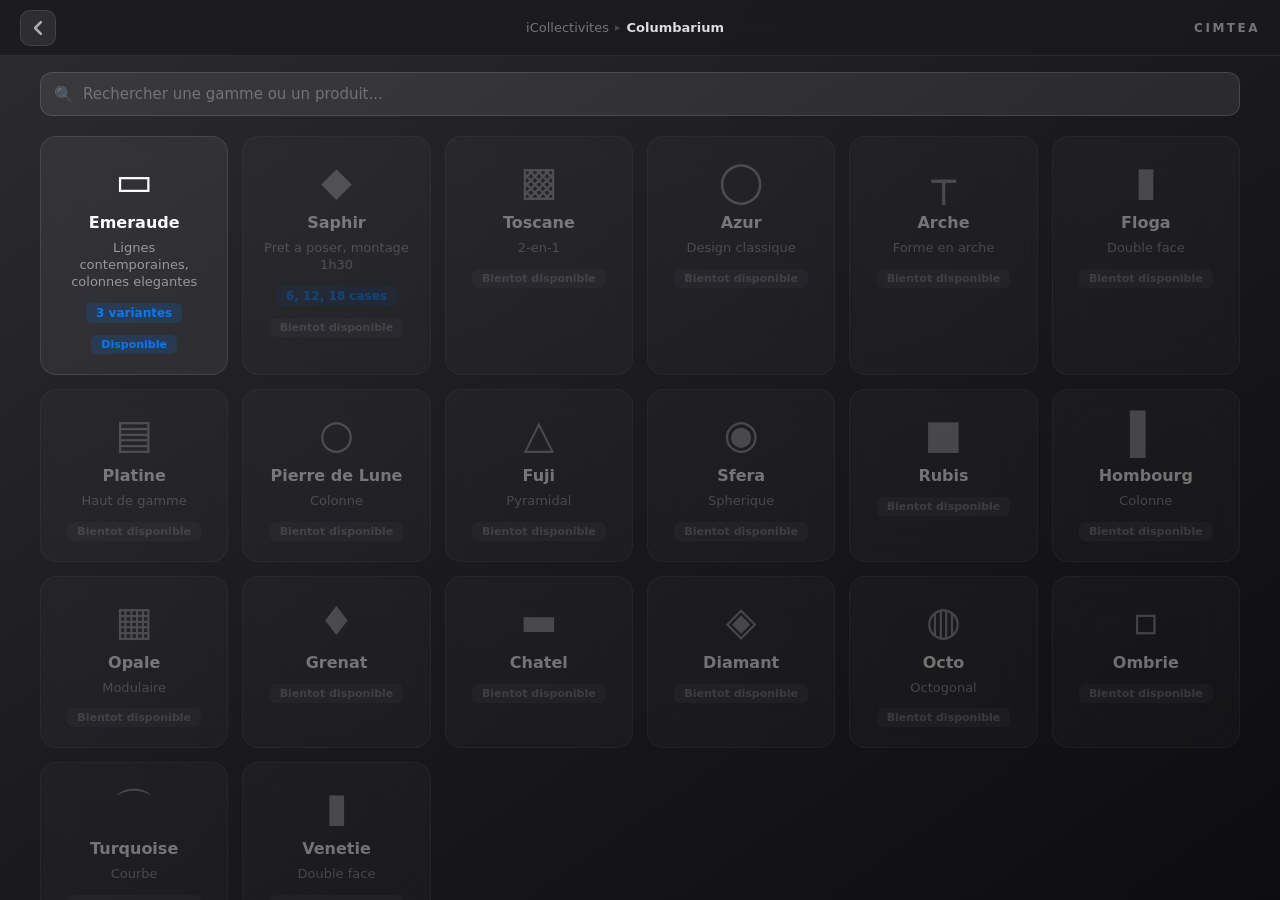
==== code/maquette/catalogue.html @ c25b7e83 "Sprint #1 — US-004 + US-005 Done : Ecrans 1 (besoin) et 2 (catalogue) - Ecran 1 (index.html) : selec" ====
<!DOCTYPE html>
<html lang="fr">
<head>
  <meta charset="UTF-8">
  <meta name="viewport" content="width=device-width, initial-scale=1.0, user-scalable=no">
  <meta name="apple-mobile-web-app-capable" content="yes">
  <meta name="apple-mobile-web-app-status-bar-style" content="black-translucent">
  <title>CIMTEA — Catalogue</title>
  <link rel="stylesheet" href="styles.css">
  <style>
    body {
      display: flex;
      flex-direction: column;
      background: linear-gradient(145deg, #2c2c30 0%, #1a1a1e 50%, #0d0d0f 100%);
    }

    /* --- Search bar --- */
    .search-bar {
      margin: 16px 40px 0;
      position: relative;
    }

    .search-bar input {
      width: 100%;
      height: 44px;
      background: rgba(255,255,255,0.08);
      border: 1px solid rgba(255,255,255,0.12);
      border-radius: 12px;
      padding: 0 16px 0 42px;
      color: white;
      font-size: 15px;
      font-family: inherit;
      outline: none;
      transition: all 0.15s;
      -webkit-user-select: text;
      user-select: text;
    }

    .search-bar input::placeholder {
      color: rgba(255,255,255,0.3);
    }

    .search-bar input:focus {
      background: rgba(255,255,255,0.12);
      border-color: var(--primary);
    }

    .search-bar .search-icon {
      position: absolute;
      left: 14px;
      top: 50%;
      transform: translateY(-50%);
      color: rgba(255,255,255,0.3);
      font-size: 16px;
      pointer-events: none;
    }

    .search-bar .search-clear {
      position: absolute;
      right: 8px;
      top: 50%;
      transform: translateY(-50%);
      width: 28px; height: 28px;
      border-radius: 50%;
      background: rgba(255,255,255,0.1);
      border: none;
      color: rgba(255,255,255,0.5);
      font-size: 14px;
      cursor: pointer;
      display: none;
      align-items: center;
      justify-content: center;
    }

    .search-bar .search-clear.visible { display: flex; }

    /* --- Content area --- */
    .catalogue-container {
      flex: 1;
      overflow-y: auto;
      padding: 20px 40px 40px;
      -webkit-overflow-scrolling: touch;
    }

    .catalogue-container::-webkit-scrollbar { display: none; }

    /* --- Grille de cards --- */
    .catalogue-grid {
      display: grid;
      grid-template-columns: repeat(auto-fill, minmax(180px, 1fr));
      gap: 14px;
    }

    /* --- Cards generiques --- */
    .cat-card {
      background: rgba(255,255,255,0.06);
      backdrop-filter: blur(20px);
      -webkit-backdrop-filter: blur(20px);
      border: 1px solid rgba(255,255,255,0.1);
      border-radius: var(--radius);
      padding: 24px 16px 20px;
      text-align: center;
      cursor: pointer;
      transition: all 0.2s ease;
      display: flex;
      flex-direction: column;
      align-items: center;
      gap: 8px;
    }

    .cat-card:hover {
      background: rgba(255,255,255,0.1);
      border-color: rgba(255,255,255,0.2);
      transform: translateY(-2px);
    }

    .cat-card:active { transform: scale(0.98); }

    .cat-card .card-icon {
      font-size: 40px;
      line-height: 1;
      margin-bottom: 4px;
      color: white;
    }

    .cat-card.disabled .card-icon {
      color: rgba(255,255,255,0.5);
    }

    .cat-card h3 {
      font-size: 16px;
      font-weight: 600;
      color: white;
    }

    .cat-card .card-desc {
      font-size: 13px;
      color: rgba(255,255,255,0.5);
      line-height: 1.3;
    }

    .cat-card .card-info {
      font-size: 12px;
      font-weight: 600;
      color: var(--primary);
      background: rgba(0,122,255,0.15);
      padding: 3px 10px;
      border-radius: 6px;
      margin-top: 4px;
    }

    .cat-card .card-badge {
      font-size: 11px;
      font-weight: 600;
      padding: 3px 10px;
      border-radius: 6px;
      margin-top: 4px;
    }

    .card-badge.available {
      background: rgba(0,122,255,0.15);
      color: var(--primary);
    }

    .card-badge.soon {
      background: rgba(142,142,147,0.15);
      color: rgba(255,255,255,0.35);
    }

    .cat-card.disabled {
      opacity: 0.4;
      cursor: not-allowed;
    }

    .cat-card.disabled:hover {
      background: rgba(255,255,255,0.06);
      border-color: rgba(255,255,255,0.1);
      transform: none;
    }

    /* --- No results --- */
    .no-results {
      text-align: center;
      padding: 60px 20px;
      color: rgba(255,255,255,0.35);
      font-size: 15px;
    }

    .no-results .nr-icon {
      font-size: 48px;
      opacity: 0.3;
      margin-bottom: 12px;
    }
  </style>
</head>
<body>

  <!-- Topbar (ADR-003) -->
  <nav class="topbar">
    <button class="topbar-back" id="btnBack" onclick="goBack()" title="Retour">
      <svg viewBox="0 0 8 14"><polyline points="7,1 1,7 7,13"/></svg>
    </button>
    <div class="topbar-breadcrumb" id="topbarBreadcrumb">
      <a href="index.html">iCollectivites</a>
      <span class="tb-sep">&#9656;</span>
      <span class="tb-active" id="tbCurrent">Columbarium</span>
    </div>
    <a class="topbar-logo" href="index.html">CIMTEA</a>
  </nav>
  <div class="topbar-spacer"></div>

  <!-- Search -->
  <div class="search-bar">
    <span class="search-icon">&#128269;</span>
    <input type="text" id="searchInput" placeholder="Rechercher une gamme ou un produit..." oninput="onSearch()">
    <button class="search-clear" id="searchClear" onclick="clearSearch()">&#10005;</button>
  </div>

  <!-- Content -->
  <div class="catalogue-container">

    <!-- VUE 1 : Gammes -->
    <div id="viewGammes">
      <div class="catalogue-grid" id="gridGammes"></div>
    </div>

    <!-- VUE 2 : Produits d'une gamme -->
    <div id="viewProduits" style="display:none">
      <div class="catalogue-grid" id="gridProduits"></div>
    </div>

    <!-- Resultats recherche -->
    <div id="viewSearch" style="display:none">
      <div class="catalogue-grid" id="gridSearch"></div>
      <div class="no-results" id="noResults" style="display:none">
        <div class="nr-icon">&#128270;</div>
        <p>Aucun resultat pour cette recherche.</p>
      </div>
    </div>

  </div>

  <script>
    // ==================== DATA ====================

    /** Read URL parameter by name */
    function getParam(name) {
      return new URLSearchParams(window.location.search).get(name);
    }

    /** All gammes with their products */
    const GAMMES = [
      {
        id: 'emeraude',
        nom: 'Emeraude',
        icon: '&#9645;',
        desc: 'Lignes contemporaines, colonnes elegantes',
        info: '3 variantes',
        active: true,
        produits: [
          { id: 'emeraude-rect', nom: 'Rectangulaire', icon: '&#9645;', desc: 'Implantation lineaire classique', info: '7 a 18 cases', active: true },
          { id: 'emeraude-angle', nom: 'Angle (L)', icon: '&#8735;', desc: 'Implantation en equerre', info: '7 a 12 cases', active: true },
          { id: 'emeraude-courbe', nom: 'Courbe', icon: '&#8978;', desc: 'Convexe ou concave', info: '12 a 18 cases', active: false }
        ]
      },
      {
        id: 'saphir',
        nom: 'Saphir',
        icon: '&#9670;',
        desc: 'Pret a poser, montage 1h30',
        info: '6, 12, 18 cases',
        active: false,
        produits: [
          { id: 'saphir-6', nom: 'Saphir 6', icon: '&#9670;', desc: '96 x 65 x 135 cm', info: '6 cases &bull; 12 urnes', active: false },
          { id: 'saphir-12', nom: 'Saphir 12', icon: '&#9670;', desc: '177 x 65 x 135 cm', info: '12 cases &bull; 24 urnes', active: false },
          { id: 'saphir-18', nom: 'Saphir 18', icon: '&#9670;', desc: '231 x 65 x 135 cm', info: '18 cases &bull; 36 urnes', active: false }
        ]
      },
      {
        id: 'toscane', nom: 'Toscane', icon: '&#9641;', desc: '2-en-1', info: '', active: false, produits: []
      },
      {
        id: 'azur', nom: 'Azur', icon: '&#9711;', desc: 'Design classique', info: '', active: false, produits: []
      },
      {
        id: 'arche', nom: 'Arche', icon: '&#9516;', desc: 'Forme en arche', info: '', active: false, produits: []
      },
      {
        id: 'floga', nom: 'Floga', icon: '&#9646;', desc: 'Double face', info: '', active: false, produits: []
      },
      {
        id: 'platine', nom: 'Platine', icon: '&#9636;', desc: 'Haut de gamme', info: '', active: false, produits: []
      },
      {
        id: 'pierre-de-lune', nom: 'Pierre de Lune', icon: '&#9675;', desc: 'Colonne', info: '', active: false, produits: []
      },
      {
        id: 'fuji', nom: 'Fuji', icon: '&#9651;', desc: 'Pyramidal', info: '', active: false, produits: []
      },
      {
        id: 'sfera', nom: 'Sfera', icon: '&#9673;', desc: 'Spherique', info: '', active: false, produits: []
      },
      {
        id: 'rubis', nom: 'Rubis', icon: '&#9632;', desc: '', info: '', active: false, produits: []
      },
      {
        id: 'hombourg', nom: 'Hombourg', icon: '&#9612;', desc: 'Colonne', info: '', active: false, produits: []
      },
      {
        id: 'opale', nom: 'Opale', icon: '&#9638;', desc: 'Modulaire', info: '', active: false, produits: []
      },
      {
        id: 'grenat', nom: 'Grenat', icon: '&#9830;', desc: '', info: '', active: false, produits: []
      },
      {
        id: 'chatel', nom: 'Chatel', icon: '&#9644;', desc: '', info: '', active: false, produits: []
      },
      {
        id: 'diamant', nom: 'Diamant', icon: '&#9672;', desc: '', info: '', active: false, produits: []
      },
      {
        id: 'octo', nom: 'Octo', icon: '&#9677;', desc: 'Octogonal', info: '', active: false, produits: []
      },
      {
        id: 'ombrie', nom: 'Ombrie', icon: '&#9643;', desc: '', info: '', active: false, produits: []
      },
      {
        id: 'turquoise', nom: 'Turquoise', icon: '&#8978;', desc: 'Courbe', info: '', active: false, produits: []
      },
      {
        id: 'venetie', nom: 'Venetie', icon: '&#9646;', desc: 'Double face', info: '', active: false, produits: []
      }
    ];

    // ==================== STATE ====================

    let currentView = 'gammes';
    let currentGamme = null;

    // ==================== RENDER ====================

    /** Build a single card HTML */
    function buildCard(item, onClick) {
      const disabled = !item.active;
      const cls = 'cat-card' + (disabled ? ' disabled' : '');
      const badge = item.active
        ? '<span class="card-badge available">Disponible</span>'
        : '<span class="card-badge soon">Bientot disponible</span>';
      const info = item.info ? `<span class="card-info">${item.info}</span>` : '';
      const click = disabled ? '' : `onclick="${onClick}"`;

      return `<div class="${cls}" ${click}>
        <span class="card-icon">${item.icon}</span>
        <h3>${item.nom}</h3>
        ${item.desc ? `<p class="card-desc">${item.desc}</p>` : ''}
        ${info}
        ${badge}
      </div>`;
    }

    /** Render gammes grid */
    function renderGammes() {
      const html = GAMMES.map(g =>
        buildCard(g, `showGamme('${g.id}')`)
      ).join('');
      document.getElementById('gridGammes').innerHTML = html;
    }

    /** Render products for a specific gamme */
    function renderProduits(gammeId) {
      const gamme = GAMMES.find(g => g.id === gammeId);
      if (!gamme || gamme.produits.length === 0) return;

      const html = gamme.produits.map(p =>
        buildCard(p, `selectProduct('${p.id}')`)
      ).join('');
      document.getElementById('gridProduits').innerHTML = html;
    }

    /** Render search results across gammes and products */
    function renderSearch(query) {
      const q = query.toLowerCase().trim();
      const results = [];

      GAMMES.forEach(g => {
        if (matchesQuery(g, q)) {
          results.push(buildCard(g, `showGamme('${g.id}')`));
        }
        g.produits.forEach(p => {
          if (matchesQuery(p, q) || matchesQuery(g, q)) {
            results.push(buildCard(
              { ...p, nom: g.nom + ' ' + p.nom, icon: p.icon },
              `selectProduct('${p.id}')`
            ));
          }
        });
      });

      // Deduplicate by removing gamme cards if their products already appear
      const grid = document.getElementById('gridSearch');
      const noRes = document.getElementById('noResults');

      if (results.length > 0) {
        grid.innerHTML = results.join('');
        grid.style.display = '';
        noRes.style.display = 'none';
      } else {
        grid.style.display = 'none';
        noRes.style.display = '';
      }
    }

    /** Check if item matches search query */
    function matchesQuery(item, query) {
      const searchable = [item.id, item.nom, item.desc, item.info].join(' ').toLowerCase();
      return searchable.includes(query);
    }

    // ==================== NAVIGATION ====================

    /** Show the gamme detail (products within that gamme) */
    function showGamme(gammeId) {
      const gamme = GAMMES.find(g => g.id === gammeId);
      if (!gamme) return;

      if (gamme.produits.length === 0) {
        // Gamme without sub-products: not yet available
        return;
      }

      currentGamme = gamme;
      currentView = 'produits';
      renderProduits(gammeId);

      document.getElementById('viewGammes').style.display = 'none';
      document.getElementById('viewSearch').style.display = 'none';
      document.getElementById('viewProduits').style.display = '';

      updateTopbar(gamme.nom);

      clearSearch();
    }

    /** Show gammes list */
    function showGammesList() {
      currentGamme = null;
      currentView = 'gammes';

      document.getElementById('viewGammes').style.display = '';
      document.getElementById('viewProduits').style.display = 'none';
      document.getElementById('viewSearch').style.display = 'none';

      updateTopbar(null);
    }

    /** Save product to localStorage and go to configurator */
    function selectProduct(productId) {
      localStorage.setItem('icollectivites_produit', productId);
      window.location.href = 'configurateur.html?produit=' + encodeURIComponent(productId);
    }

    /** Handle back button: produits -> gammes -> index */
    function goBack() {
      if (currentView === 'produits') {
        showGammesList();
      } else {
        window.location.href = 'index.html';
      }
    }

    // ==================== SEARCH ====================

    /** Handle search input */
    function onSearch() {
      const input = document.getElementById('searchInput');
      const query = input.value.trim();
      const clearBtn = document.getElementById('searchClear');

      clearBtn.classList.toggle('visible', query.length > 0);

      if (query.length === 0) {
        // Return to current view
        document.getElementById('viewSearch').style.display = 'none';
        if (currentView === 'produits' && currentGamme) {
          document.getElementById('viewProduits').style.display = '';
        } else {
          document.getElementById('viewGammes').style.display = '';
        }
        return;
      }

      // Show search results
      document.getElementById('viewGammes').style.display = 'none';
      document.getElementById('viewProduits').style.display = 'none';
      document.getElementById('viewSearch').style.display = '';

      renderSearch(query);
    }

    /** Clear search input and return to previous view */
    function clearSearch() {
      const input = document.getElementById('searchInput');
      input.value = '';
      document.getElementById('searchClear').classList.remove('visible');
      onSearch();
    }

    // ==================== TOPBAR ====================

    /** Update topbar breadcrumb to reflect current navigation level */
    function updateTopbar(gammeName) {
      const besoin = getParam('besoin') || 'columbarium';
      const besoinLabels = {
        'columbarium': 'Columbarium',
        'jardin': 'Jardin du souvenir',
        'ossuaire': 'Ossuaire',
        'global': 'Global'
      };
      const besoinLabel = besoinLabels[besoin] || 'Catalogue';
      const bc = document.getElementById('topbarBreadcrumb');

      if (gammeName) {
        bc.innerHTML =
          '<a href="index.html">iCollectivites</a>' +
          '<span class="tb-sep">&#9656;</span>' +
          '<a onclick="showGammesList()" style="cursor:pointer">' + besoinLabel + '</a>' +
          '<span class="tb-sep">&#9656;</span>' +
          '<span class="tb-active">' + gammeName + '</span>';
      } else {
        bc.innerHTML =
          '<a href="index.html">iCollectivites</a>' +
          '<span class="tb-sep">&#9656;</span>' +
          '<span class="tb-active">' + besoinLabel + '</span>';
      }
    }

    // ==================== INIT ====================

    renderGammes();

    // If gamme parameter is set, open that gamme directly
    const initGamme = getParam('gamme');
    if (initGamme) {
      const gamme = GAMMES.find(g => g.id === initGamme);
      if (gamme && gamme.produits.length > 0) {
        currentGamme = gamme;
        currentView = 'produits';
        renderProduits(initGamme);
        document.getElementById('viewGammes').style.display = 'none';
        document.getElementById('viewSearch').style.display = 'none';
        document.getElementById('viewProduits').style.display = '';
        updateTopbar(gamme.nom);
      } else {
        showGammesList();
      }
    } else {
      showGammesList();
    }
  </script>

</body>
</html>
---- code/maquette/styles.css ----
/* ============================================
   STYLES COMMUNS — iCollectivites CIMTEA
   Partage entre tous les ecrans (ADR-001)
   ============================================ */

/* --- Variables globales --- */
:root {
  --bg: #f2f2f7;
  --glass: rgba(255,255,255,0.72);
  --glass-border: rgba(255,255,255,0.45);
  --glass-strong: rgba(255,255,255,0.85);
  --primary: #007aff;
  --primary-light: rgba(0,122,255,0.12);
  --primary-dark: #0056b3;
  --text: #1c1c1e;
  --text-secondary: #6e6e73;
  --text-tertiary: #aeaeb2;
  --separator: rgba(60,60,67,0.1);
  --success: #34c759;
  --orange: #ff9500;
  --radius: 16px;
  --radius-sm: 12px;
  --radius-xs: 8px;
  --sidebar-width: 380px;
}

/* --- Reset --- */
* {
  margin: 0; padding: 0; box-sizing: border-box;
  -webkit-tap-highlight-color: transparent;
  -webkit-touch-callout: none;
  -webkit-user-select: none;
  user-select: none;
}

body {
  font-family: -apple-system, BlinkMacSystemFont, 'SF Pro Display', 'SF Pro Text', system-ui, sans-serif;
  background: #1a1a1e;
  color: var(--text);
  height: 100vh; height: 100dvh;
  overflow: hidden;
}

/* --- Boutons communs --- */
.btn {
  height: 50px;
  border-radius: 14px;
  font-size: 16px;
  font-weight: 600;
  cursor: pointer;
  transition: all 0.15s;
  border: none;
  display: flex;
  align-items: center;
  justify-content: center;
  gap: 6px;
}

.btn:active { transform: scale(0.98); }

.btn-primary {
  flex: 1;
  background: var(--primary);
  color: white;
}

.btn-primary:disabled {
  background: var(--text-tertiary);
  cursor: not-allowed;
}

.btn-primary.btn-success { background: var(--success); }

.btn-secondary {
  width: 50px;
  background: var(--bg);
  color: var(--text-secondary);
  flex-shrink: 0;
}

.btn-secondary.hidden { display: none; }

.btn-secondary svg {
  width: 12px; height: 18px;
  fill: none;
  stroke: currentColor;
  stroke-width: 2.5;
  stroke-linecap: round;
  stroke-linejoin: round;
}

/* --- Option cards (reutilisables) --- */
.option-card {
  background: var(--bg);
  border-radius: var(--radius-sm);
  padding: 16px;
  border: 2px solid transparent;
  cursor: pointer;
  transition: all 0.15s ease;
  position: relative;
  display: flex;
  align-items: flex-start;
  gap: 12px;
}

.option-card:active { transform: scale(0.98); }

.option-card.selected {
  background: var(--primary-light);
  border-color: var(--primary);
}

.option-card.disabled {
  opacity: 0.45;
  cursor: not-allowed;
  pointer-events: none;
}

.option-card .opt-radio {
  width: 22px; height: 22px;
  border-radius: 50%;
  border: 2px solid var(--text-tertiary);
  flex-shrink: 0;
  margin-top: 1px;
  display: flex; align-items: center; justify-content: center;
  transition: all 0.15s;
}

.option-card.selected .opt-radio {
  border-color: var(--primary);
  background: var(--primary);
}

.option-card .opt-radio::after {
  content: '';
  width: 8px; height: 8px;
  border-radius: 50%;
  background: white;
  opacity: 0;
  transition: opacity 0.15s;
}

.option-card.selected .opt-radio::after { opacity: 1; }

.opt-content { flex: 1; }

.opt-content h3 {
  font-size: 17px;
  font-weight: 600;
  margin-bottom: 2px;
}

.opt-content p {
  font-size: 13px;
  color: var(--text-secondary);
  line-height: 1.3;
}

.opt-badge {
  display: inline-block;
  background: var(--primary-light);
  color: var(--primary);
  font-size: 12px;
  font-weight: 600;
  padding: 3px 8px;
  border-radius: 6px;
  margin-top: 6px;
}

.opt-badge.coming-soon {
  background: rgba(142,142,147,0.12);
  color: var(--text-tertiary);
}

/* --- Options grille 2 colonnes --- */
.options {
  display: flex;
  flex-direction: column;
  gap: 10px;
}

.options.grid-2 {
  display: grid;
  grid-template-columns: 1fr 1fr;
  gap: 10px;
}

.options.grid-2 .option-card {
  flex-direction: column;
  align-items: center;
  text-align: center;
  padding: 20px 12px;
  gap: 8px;
}

.options.grid-2 .opt-radio { display: none; }

.options.grid-2 .option-card .opt-icon {
  font-size: 36px;
  line-height: 1;
  margin-bottom: 4px;
}

.options.grid-2 .option-card.selected {
  box-shadow: 0 0 0 1px var(--primary);
}

/* --- Condition note --- */
.condition-note {
  background: rgba(255,149,0,0.08);
  border: 1px solid rgba(255,149,0,0.2);
  border-radius: var(--radius-xs);
  padding: 10px 12px;
  margin-top: 12px;
  font-size: 13px;
  color: var(--orange);
  line-height: 1.35;
  display: flex;
  gap: 8px;
  align-items: flex-start;
}

/* ============================================
   TOPBAR — Navigation commune (ADR-003)
   ============================================ */
.topbar {
  position: fixed;
  top: 0;
  left: 0;
  right: 0;
  height: 56px;
  background: rgba(26,26,30,0.85);
  backdrop-filter: blur(20px);
  -webkit-backdrop-filter: blur(20px);
  border-bottom: 1px solid rgba(255,255,255,0.08);
  display: flex;
  align-items: center;
  padding: 0 20px;
  z-index: 1000;
}

.topbar-back {
  width: 36px; height: 36px;
  border-radius: 10px;
  background: rgba(255,255,255,0.08);
  border: 1px solid rgba(255,255,255,0.1);
  color: rgba(255,255,255,0.6);
  display: flex; align-items: center; justify-content: center;
  cursor: pointer;
  transition: all 0.15s;
  flex-shrink: 0;
}

.topbar-back:hover {
  background: rgba(255,255,255,0.14);
  color: white;
}

.topbar-back svg {
  width: 8px; height: 14px;
  fill: none;
  stroke: currentColor;
  stroke-width: 2.5;
  stroke-linecap: round;
  stroke-linejoin: round;
}

.topbar-breadcrumb {
  flex: 1;
  display: flex;
  align-items: center;
  justify-content: center;
  gap: 6px;
  overflow: hidden;
}

.topbar-breadcrumb a,
.topbar-breadcrumb span {
  font-size: 13px;
  font-weight: 500;
  white-space: nowrap;
  text-decoration: none;
  transition: color 0.15s;
}

.topbar-breadcrumb a {
  color: rgba(255,255,255,0.4);
  cursor: pointer;
}

.topbar-breadcrumb a:hover {
  color: var(--primary);
}

.topbar-breadcrumb .tb-active {
  color: rgba(255,255,255,0.85);
  font-weight: 600;
}

.topbar-breadcrumb .tb-sep {
  color: rgba(255,255,255,0.2);
  font-size: 11px;
}

.topbar-logo {
  font-size: 12px;
  font-weight: 700;
  letter-spacing: 2.5px;
  color: rgba(255,255,255,0.4);
  text-transform: uppercase;
  text-decoration: none;
  flex-shrink: 0;
  transition: color 0.15s;
}

.topbar-logo:hover {
  color: rgba(255,255,255,0.7);
}

/* Spacer pour compenser la topbar fixe */
.topbar-spacer {
  height: 56px;
  flex-shrink: 0;
}

/* --- Utilitaires --- */
.hidden { display: none !important; }
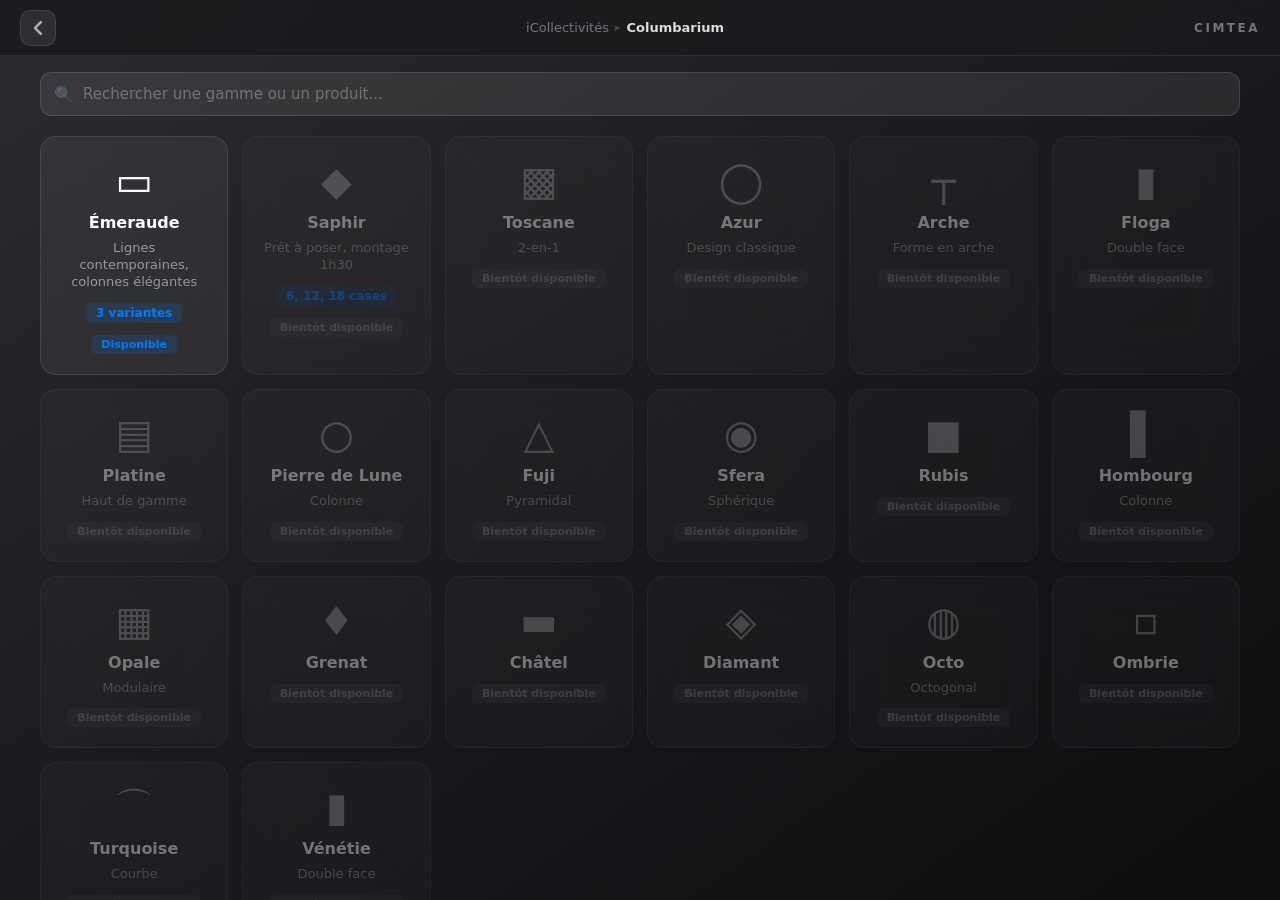
==== commit 59167cdd: "Sprint #2 — US-006, US-007, US-014, US-013 : 4 US validées stakeholder US-006 + US-007 : Granit et p" ====
--- a/code/maquette/catalogue.html
+++ b/code/maquette/catalogue.html
@@ -91,7 +91,7 @@
       gap: 14px;
     }
 
-    /* --- Cards generiques --- */
+    /* --- Cards génériques --- */
     .cat-card {
       background: rgba(255,255,255,0.06);
       backdrop-filter: blur(20px);
@@ -201,7 +201,7 @@
       <svg viewBox="0 0 8 14"><polyline points="7,1 1,7 7,13"/></svg>
     </button>
     <div class="topbar-breadcrumb" id="topbarBreadcrumb">
-      <a href="index.html">iCollectivites</a>
+      <a href="index.html">iCollectivités</a>
       <span class="tb-sep">&#9656;</span>
       <span class="tb-active" id="tbCurrent">Columbarium</span>
     </div>
@@ -229,12 +229,12 @@
       <div class="catalogue-grid" id="gridProduits"></div>
     </div>
 
-    <!-- Resultats recherche -->
+    <!-- Résultats recherche -->
     <div id="viewSearch" style="display:none">
       <div class="catalogue-grid" id="gridSearch"></div>
       <div class="no-results" id="noResults" style="display:none">
         <div class="nr-icon">&#128270;</div>
-        <p>Aucun resultat pour cette recherche.</p>
+        <p>Aucun résultat pour cette recherche.</p>
       </div>
     </div>
 
@@ -252,22 +252,22 @@
     const GAMMES = [
       {
         id: 'emeraude',
-        nom: 'Emeraude',
+        nom: 'Émeraude',
         icon: '&#9645;',
-        desc: 'Lignes contemporaines, colonnes elegantes',
+        desc: 'Lignes contemporaines, colonnes élégantes',
         info: '3 variantes',
         active: true,
         produits: [
-          { id: 'emeraude-rect', nom: 'Rectangulaire', icon: '&#9645;', desc: 'Implantation lineaire classique', info: '7 a 18 cases', active: true },
-          { id: 'emeraude-angle', nom: 'Angle (L)', icon: '&#8735;', desc: 'Implantation en equerre', info: '7 a 12 cases', active: true },
-          { id: 'emeraude-courbe', nom: 'Courbe', icon: '&#8978;', desc: 'Convexe ou concave', info: '12 a 18 cases', active: false }
+          { id: 'emeraude-rect', nom: 'Rectangulaire', icon: '&#9645;', desc: 'Implantation linéaire classique', info: '7 à 18 cases', active: true },
+          { id: 'emeraude-angle', nom: 'Angle (L)', icon: '&#8735;', desc: 'Implantation en équerre', info: '7 à 12 cases', active: true },
+          { id: 'emeraude-courbe', nom: 'Courbe', icon: '&#8978;', desc: 'Convexe ou concave', info: '12 à 18 cases', active: false }
         ]
       },
       {
         id: 'saphir',
         nom: 'Saphir',
         icon: '&#9670;',
-        desc: 'Pret a poser, montage 1h30',
+        desc: 'Prêt à poser, montage 1h30',
         info: '6, 12, 18 cases',
         active: false,
         produits: [
@@ -298,7 +298,7 @@
         id: 'fuji', nom: 'Fuji', icon: '&#9651;', desc: 'Pyramidal', info: '', active: false, produits: []
       },
       {
-        id: 'sfera', nom: 'Sfera', icon: '&#9673;', desc: 'Spherique', info: '', active: false, produits: []
+        id: 'sfera', nom: 'Sfera', icon: '&#9673;', desc: 'Sphérique', info: '', active: false, produits: []
       },
       {
         id: 'rubis', nom: 'Rubis', icon: '&#9632;', desc: '', info: '', active: false, produits: []
@@ -313,7 +313,7 @@
         id: 'grenat', nom: 'Grenat', icon: '&#9830;', desc: '', info: '', active: false, produits: []
       },
       {
-        id: 'chatel', nom: 'Chatel', icon: '&#9644;', desc: '', info: '', active: false, produits: []
+        id: 'chatel', nom: 'Châtel', icon: '&#9644;', desc: '', info: '', active: false, produits: []
       },
       {
         id: 'diamant', nom: 'Diamant', icon: '&#9672;', desc: '', info: '', active: false, produits: []
@@ -328,7 +328,7 @@
         id: 'turquoise', nom: 'Turquoise', icon: '&#8978;', desc: 'Courbe', info: '', active: false, produits: []
       },
       {
-        id: 'venetie', nom: 'Venetie', icon: '&#9646;', desc: 'Double face', info: '', active: false, produits: []
+        id: 'venetie', nom: 'Vénétie', icon: '&#9646;', desc: 'Double face', info: '', active: false, produits: []
       }
     ];
 
@@ -345,7 +345,7 @@
       const cls = 'cat-card' + (disabled ? ' disabled' : '');
       const badge = item.active
         ? '<span class="card-badge available">Disponible</span>'
-        : '<span class="card-badge soon">Bientot disponible</span>';
+        : '<span class="card-badge soon">Bientôt disponible</span>';
       const info = item.info ? `<span class="card-info">${item.info}</span>` : '';
       const click = disabled ? '' : `onclick="${onClick}"`;
 
@@ -455,6 +455,12 @@
 
     /** Save product to localStorage and go to configurator */
     function selectProduct(productId) {
+      // RAZ config si on change de produit
+      var prev = localStorage.getItem('icollectivites_produit');
+      if (prev && prev !== productId) {
+        localStorage.removeItem('icollectivites_config');
+        localStorage.removeItem('icollectivites_devis');
+      }
       localStorage.setItem('icollectivites_produit', productId);
       window.location.href = 'configurateur.html?produit=' + encodeURIComponent(productId);
     }
@@ -521,14 +527,14 @@
 
       if (gammeName) {
         bc.innerHTML =
-          '<a href="index.html">iCollectivites</a>' +
+          '<a href="index.html">iCollectivités</a>' +
           '<span class="tb-sep">&#9656;</span>' +
           '<a onclick="showGammesList()" style="cursor:pointer">' + besoinLabel + '</a>' +
           '<span class="tb-sep">&#9656;</span>' +
           '<span class="tb-active">' + gammeName + '</span>';
       } else {
         bc.innerHTML =
-          '<a href="index.html">iCollectivites</a>' +
+          '<a href="index.html">iCollectivités</a>' +
           '<span class="tb-sep">&#9656;</span>' +
           '<span class="tb-active">' + besoinLabel + '</span>';
       }
--- a/code/maquette/styles.css
+++ b/code/maquette/styles.css
@@ -205,6 +205,99 @@
   box-shadow: 0 0 0 1px var(--primary);
 }
 
+/* --- Options grille 3 colonnes (granit, portes) --- */
+.options.grid-3 {
+  display: grid;
+  grid-template-columns: 1fr 1fr 1fr;
+  gap: 10px;
+}
+
+.options.grid-3 .option-card {
+  flex-direction: column;
+  align-items: center;
+  text-align: center;
+  padding: 16px 8px;
+  gap: 8px;
+}
+
+.options.grid-3 .opt-radio { display: none; }
+
+.options.grid-3 .option-card.selected {
+  box-shadow: 0 0 0 1px var(--primary);
+}
+
+/* Pastille couleur pour granit/portes */
+.color-swatch {
+  width: 40px;
+  height: 40px;
+  border-radius: 50%;
+  border: 2px solid rgba(0,0,0,0.1);
+  flex-shrink: 0;
+}
+
+.option-card.selected .color-swatch {
+  border-color: var(--primary);
+  box-shadow: 0 0 0 2px var(--primary);
+}
+
+/* --- Granit picker inline (dans chaque etape) --- */
+.granit-picker {
+  margin-top: 16px;
+  padding-top: 16px;
+  border-top: 1px solid var(--separator);
+}
+
+.granit-picker h4 {
+  font-size: 11px;
+  font-weight: 600;
+  color: var(--text-secondary);
+  text-transform: uppercase;
+  letter-spacing: 0.5px;
+  margin-bottom: 10px;
+}
+
+.granit-swatches {
+  display: flex;
+  flex-wrap: wrap;
+  gap: 8px;
+}
+
+.granit-swatch {
+  width: 36px;
+  height: 36px;
+  border-radius: 50%;
+  border: 2px solid rgba(0,0,0,0.1);
+  cursor: pointer;
+  transition: all 0.15s;
+  position: relative;
+}
+
+.granit-swatch:hover {
+  transform: scale(1.1);
+}
+
+.granit-swatch.selected {
+  border-color: var(--primary);
+  box-shadow: 0 0 0 2px var(--primary);
+}
+
+.granit-swatch-label {
+  font-size: 10px;
+  color: var(--text-secondary);
+  text-align: center;
+  margin-top: 2px;
+  width: 36px;
+  overflow: hidden;
+  text-overflow: ellipsis;
+  white-space: nowrap;
+}
+
+.granit-swatch-item {
+  display: flex;
+  flex-direction: column;
+  align-items: center;
+}
+
 /* --- Condition note --- */
 .condition-note {
   background: rgba(255,149,0,0.08);
